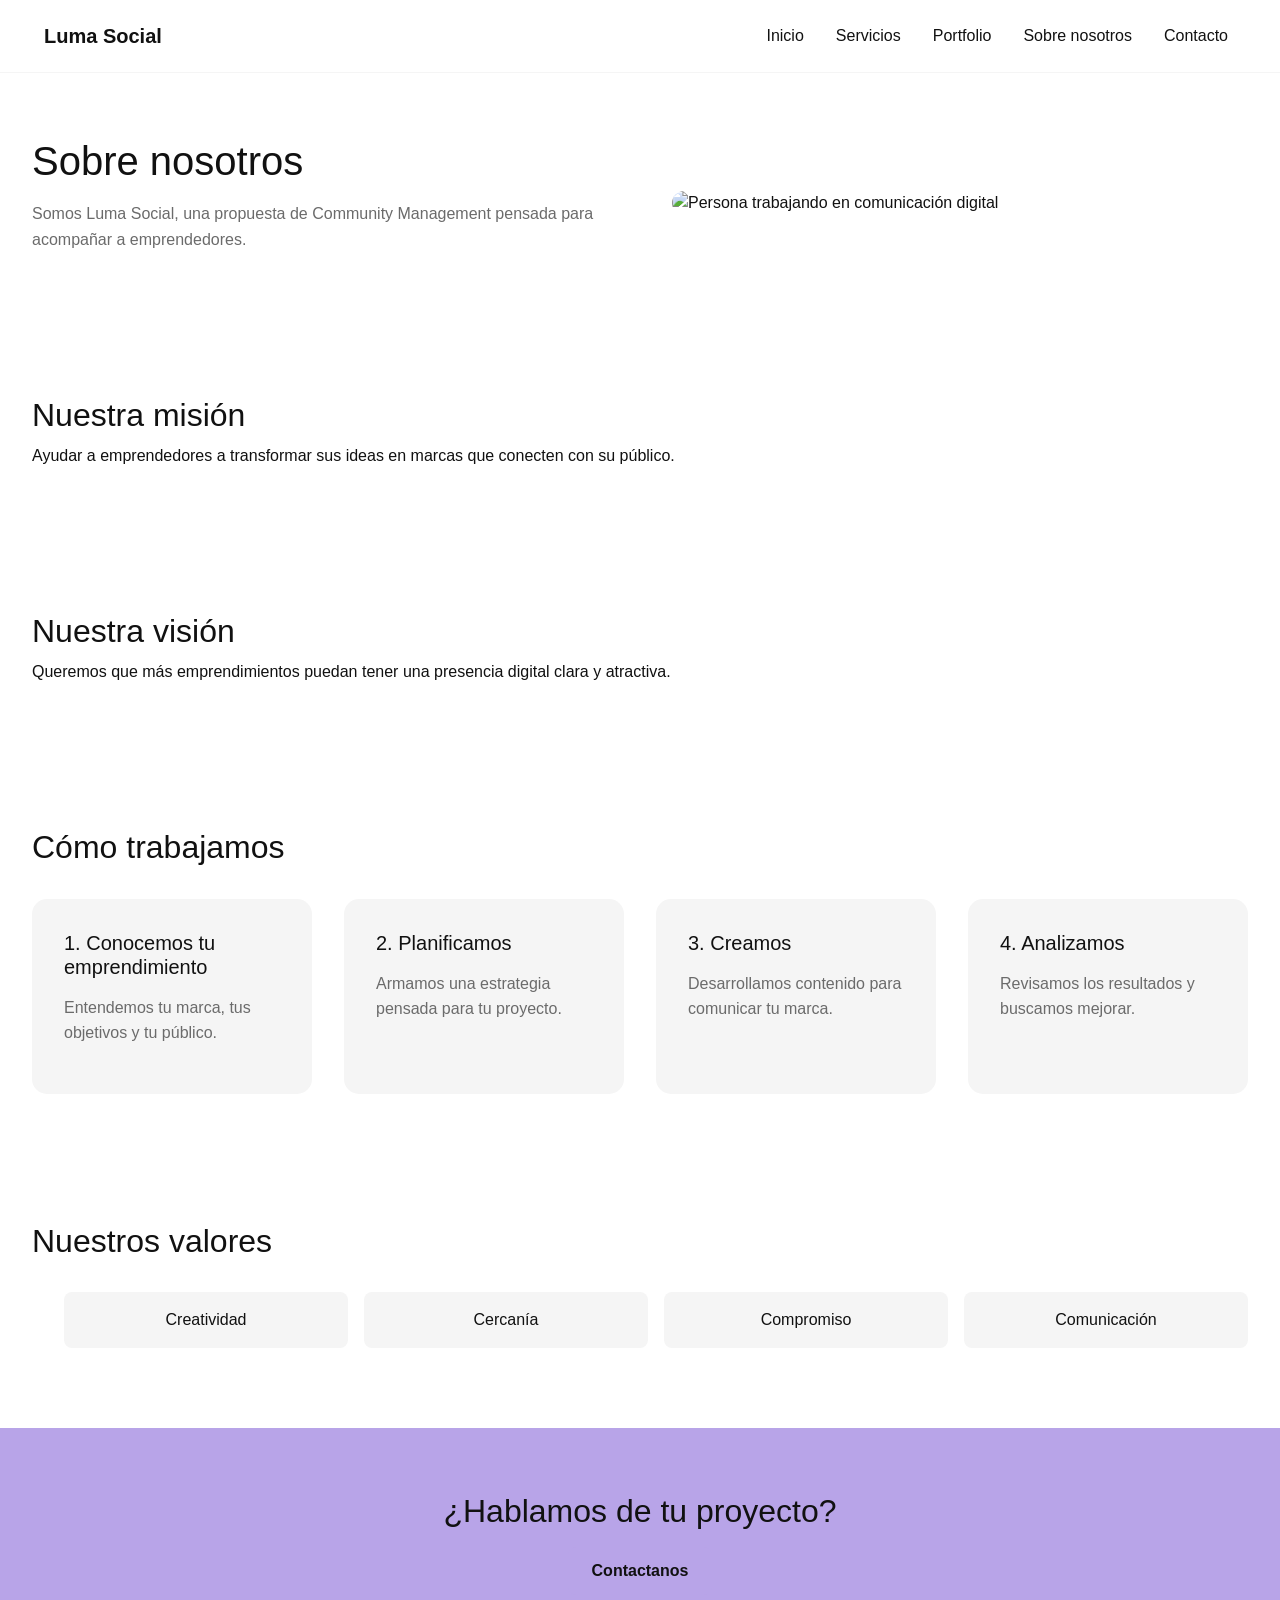
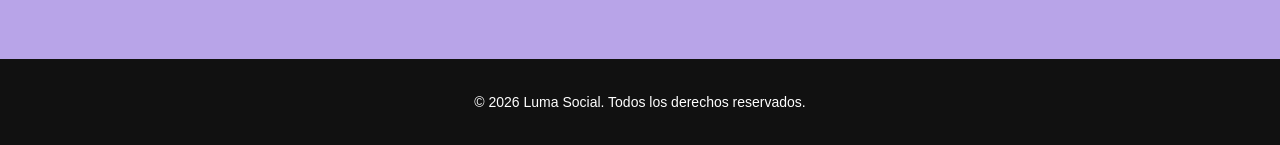
==== pages/sobre-nosotros.html @ 669a464a "Primer commit: estructura y contenido de Luma Social" ====
<!DOCTYPE html>
<html lang="en">

<head>
    <meta charset="UTF-8">
    <meta name="viewport" content="width=device-width, initial-scale=1.0">

    <title>Sobre nosotros | Luma Social</title>

    <meta
        name="description"
        content="Conocé Luma Social, una propuesta de Community Management que acompaña a emprendedores en Argentina a desarrollar su presencia digital."
    >

    <meta
        name="keywords"
        content="Luma Social, community manager Argentina, comunicación digital, emprendedores, redes sociales"
    >

    <!-- BOOTSTRAP -->
    <link
        href="https://cdn.jsdelivr.net/npm/bootstrap@5.3.8/dist/css/bootstrap.min.css"
        rel="stylesheet"
        integrity="sha384-sRIl4kxILFvY47J16cr9ZwB07vP4J8+LH7qKQnuqkuIAvNWLzeN8tE5YBujZqJLB"
        crossorigin="anonymous"
    >

    <!-- AOS -->
    <link
        href="https://unpkg.com/aos@2.3.1/dist/aos.css"
        rel="stylesheet"
    >

    <!-- CSS -->
    <link
        rel="stylesheet"
        href="../styles/main.css"
    >

</head>

<body>

    <header>

        <!-- BARRA DE NAVEGACIÓN -->

        <nav class="navbar navbar-expand-lg bg-body-tertiary">

            <div class="container-fluid">

                <a class="navbar-brand" href="../index.html">
                    Luma Social
                </a>

                <button
                    class="navbar-toggler"
                    type="button"
                    data-bs-toggle="collapse"
                    data-bs-target="#navbarSobreNosotros"
                    aria-controls="navbarSobreNosotros"
                    aria-expanded="false"
                    aria-label="Abrir menú de navegación"
                >
                    <span class="navbar-toggler-icon"></span>
                </button>

                <div
                    class="collapse navbar-collapse"
                    id="navbarSobreNosotros"
                >

                    <ul class="navbar-nav ms-auto">

                        <li class="nav-item">
                            <a
                                class="nav-link"
                                href="../index.html"
                            >
                                Inicio
                            </a>
                        </li>

                        <li class="nav-item">
                            <a
                                class="nav-link"
                                href="./servicios.html"
                            >
                                Servicios
                            </a>
                        </li>

                        <li class="nav-item">
                            <a
                                class="nav-link"
                                href="./portfolio.html"
                            >
                                Portfolio
                            </a>
                        </li>

                        <li class="nav-item">
                            <a
                                class="nav-link active"
                                aria-current="page"
                                href="./sobre-nosotros.html"
                            >
                                Sobre nosotros
                            </a>
                        </li>

                        <li class="nav-item">
                            <a
                                class="nav-link"
                                href="./contacto.html"
                            >
                                Contacto
                            </a>
                        </li>

                    </ul>

                </div>

            </div>

        </nav>

    </header>


    <main>

        <!-- INTRODUCCIÓN -->

        <section class="sobre-nosotros-intro animacion-aparecer">

            <div class="sobre-nosotros-intro__contenido">

                <h1>Sobre nosotros</h1>

                <p>
                    Somos Luma Social, una propuesta de Community Management
                    pensada para acompañar a emprendedores.
                </p>

            </div>

            <div class="sobre-nosotros-intro__imagen">

                <img
                    src="../assets/imag/sobre-nosotros.jpg"
                    alt="Persona trabajando en comunicación digital"
                >

            </div>

        </section>


        <!-- MISIÓN -->

        <section data-aos="fade-up">

            <h2>Nuestra misión</h2>

            <p>
                Ayudar a emprendedores a transformar sus ideas
                en marcas que conecten con su público.
            </p>

        </section>


        <!-- VISIÓN -->

        <section data-aos="fade-up">

            <h2>Nuestra visión</h2>

            <p>
                Queremos que más emprendimientos puedan tener
                una presencia digital clara y atractiva.
            </p>

        </section>


        <!-- CÓMO TRABAJAMOS -->

        <section>

            <h2>Cómo trabajamos</h2>

            <div class="proceso-container">

                <article
                    data-aos="fade-up"
                    data-aos-delay="100"
                >

                    <h3>1. Conocemos tu emprendimiento</h3>

                    <p>
                        Entendemos tu marca, tus objetivos y tu público.
                    </p>

                </article>


                <article
                    data-aos="fade-up"
                    data-aos-delay="200"
                >

                    <h3>2. Planificamos</h3>

                    <p>
                        Armamos una estrategia pensada para tu proyecto.
                    </p>

                </article>


                <article
                    data-aos="fade-up"
                    data-aos-delay="300"
                >

                    <h3>3. Creamos</h3>

                    <p>
                        Desarrollamos contenido para comunicar tu marca.
                    </p>

                </article>


                <article
                    data-aos="fade-up"
                    data-aos-delay="400"
                >

                    <h3>4. Analizamos</h3>

                    <p>
                        Revisamos los resultados y buscamos mejorar.
                    </p>

                </article>

            </div>

        </section>


        <!-- VALORES -->

        <section data-aos="fade-up">

            <h2>Nuestros valores</h2>

            <ul class="valores-lista">

                <li>Creatividad</li>
                <li>Cercanía</li>
                <li>Compromiso</li>
                <li>Comunicación</li>

            </ul>

        </section>


        <!-- LLAMADO A LA ACCIÓN -->

        <section
            class="cta"
            data-aos="fade-up"
        >

            <h2>¿Hablamos de tu proyecto?</h2>

            <a
                class="btn-principal"
                href="./contacto.html"
            >
                Contactanos
            </a>

        </section>

    </main>


    <footer>

        <p>
            © 2026 Luma Social. Todos los derechos reservados.
        </p>

    </footer>


    <!-- BOOTSTRAP -->

    <script
        src="https://cdn.jsdelivr.net/npm/bootstrap@5.3.8/dist/js/bootstrap.bundle.min.js"
        integrity="sha384-FKyoEForCGlyvwx9Hj09JcYn3nv7wiPVlz7YYwJrWVcXK/BmnVDxM+D2scQbITxI"
        crossorigin="anonymous"
    ></script>


    <!-- AOS -->

    <script src="https://unpkg.com/aos@2.3.1/dist/aos.js"></script>

    <script>
        AOS.init();
    </script>

</body>

</html>
---- styles/main.css ----
@charset "UTF-8";
/* RESET */
* {
  margin: 0;
  padding: 0;
  box-sizing: border-box;
}

html {
  scroll-behavior: smooth;
}

img {
  max-width: 100%;
  height: auto;
  display: block;
}

ul,
ol {
  list-style: none;
}

a {
  text-decoration: none;
}

/* BASE */
/* COLORES */
/* TIPOGRAFÍAS */
/* TAMAÑOS */
/* ESPACIADOS */
/* BORDES Y SOMBRAS */
body {
  font-family: "Arial", sans-serif;
  color: #111111;
  background-color: #ffffff;
}

p {
  font-size: 1rem;
  line-height: 1.6;
}

h1 {
  font-size: 2.5rem;
}
@media (max-width: 991px) {
  h1 {
    font-size: 2.25rem;
  }
}
@media (max-width: 576px) {
  h1 {
    font-size: 2rem;
  }
}

h2 {
  font-size: 2rem;
}
@media (max-width: 991px) {
  h2 {
    font-size: 1.8rem;
  }
}
@media (max-width: 576px) {
  h2 {
    font-size: 1.6rem;
  }
}

h3 {
  font-size: 1.25rem;
}

/* HEADER */
header {
  background-color: #ffffff;
  border-bottom: 1px solid #f5f5f5;
}

/* NAVBAR */
.navbar {
  padding: 1rem 2rem;
  background-color: #ffffff !important;
}

.navbar-brand {
  font-weight: bold;
  color: #111111 !important;
}

.navbar-nav {
  gap: 1rem;
}

.nav-link {
  color: #111111 !important;
  transition: 0.3s ease;
}
.nav-link:hover {
  color: #8f7ac4 !important;
}

.navbar-toggler {
  border: 1px solid #b8a4e8;
}
.navbar-toggler:focus {
  box-shadow: 0 0 0 0.2rem rgba(184, 164, 232, 0.25);
}

/* RESPONSIVE */
@media (max-width: 768px) {
  .navbar {
    padding: 1rem;
  }
  .navbar-nav {
    align-items: flex-start;
    gap: 0.5rem;
  }
}
/* SECCIONES */
/* MIXINS */
/* SECCIONES GENERALES */
section {
  width: 100%;
  padding: 4rem 2rem;
}
@media (max-width: 991px) {
  section {
    padding: 3rem 2rem;
  }
}
@media (max-width: 576px) {
  section {
    padding: 2rem 1rem;
  }
}

.section-heading {
  margin-bottom: 2rem;
  text-align: center;
}
.section-heading h2 {
  margin-bottom: 1rem;
  color: #111111;
}
.section-heading p {
  max-width: 700px;
  margin: 0 auto;
  color: #6b6b6b;
}
@media (max-width: 576px) {
  .section-heading {
    margin-bottom: 1rem;
  }
}

/* SECCIONES DE PÁGINAS */
.pagina-introduccion {
  text-align: center;
  background-color: #f5f5f5;
}
.pagina-introduccion p {
  max-width: 700px;
  margin: 1rem auto 0;
  color: #6b6b6b;
}

/* CTA */
.cta {
  text-align: center;
  background-color: #b8a4e8;
}
.cta h2 {
  margin-bottom: 1rem;
}
.cta p {
  max-width: 650px;
  margin: 0 auto 2rem;
}

/* BOTONES */
.btn-principal, .btn-secundario {
  display: inline-block;
  padding: 0.75rem 1.5rem;
  background-color: #b8a4e8;
  color: #111111;
  text-decoration: none;
  border-radius: 8px;
  transition: 0.3s ease;
  font-weight: bold;
}
.btn-principal:hover, .btn-secundario:hover {
  background-color: #8f7ac4;
  color: #ffffff;
}

.btn-secundario {
  background-color: #ffffff;
  color: #111111;
  border: 1px solid #b8a4e8;
}
.btn-secundario:hover {
  background-color: #b8a4e8;
  color: #111111;
}

/* HERO */
.hero {
  display: grid;
  grid-template-columns: 1fr 1fr;
  gap: 4rem;
  align-items: center;
}
.hero__contenido h1 {
  margin-bottom: 1rem;
}
.hero__contenido p {
  max-width: 550px;
  margin-bottom: 2rem;
  color: #6b6b6b;
}
.hero__imagen img {
  width: 100%;
  border-radius: 25px;
}
@media (max-width: 991px) {
  .hero {
    gap: 2rem;
  }
}
@media (max-width: 576px) {
  .hero {
    grid-template-columns: 1fr;
    text-align: center;
  }
  .hero__contenido p {
    margin-left: auto;
    margin-right: auto;
  }
}

/* SOBRE NOSOTROS */
.sobre-nosotros-intro {
  display: grid;
  grid-template-columns: 1fr 1fr;
  gap: 4rem;
  align-items: center;
}
.sobre-nosotros-intro__contenido p {
  max-width: 600px;
  margin-top: 1rem;
  color: #6b6b6b;
}
.sobre-nosotros-intro__imagen img {
  width: 100%;
  border-radius: 25px;
}
@media (max-width: 991px) {
  .sobre-nosotros-intro {
    gap: 2rem;
  }
}
@media (max-width: 576px) {
  .sobre-nosotros-intro {
    grid-template-columns: 1fr;
  }
  .sobre-nosotros-intro__contenido {
    text-align: center;
  }
  .sobre-nosotros-intro__contenido p {
    margin-left: auto;
    margin-right: auto;
  }
}

/* PROCESO */
.proceso-container {
  display: grid;
  grid-template-columns: repeat(4, 1fr);
  gap: 2rem;
  margin-top: 2rem;
}
.proceso-container article {
  padding: 2rem;
  background-color: #f5f5f5;
  border-radius: 15px;
}
.proceso-container article h3 {
  margin-bottom: 1rem;
}
.proceso-container article p {
  color: #6b6b6b;
}
@media (max-width: 991px) {
  .proceso-container {
    grid-template-columns: repeat(2, 1fr);
  }
}
@media (max-width: 576px) {
  .proceso-container {
    grid-template-columns: 1fr;
  }
}

/* VALORES */
.valores-lista {
  display: grid;
  grid-template-columns: repeat(4, 1fr);
  gap: 1rem;
  margin-top: 2rem;
}
.valores-lista li {
  padding: 1rem;
  background-color: #f5f5f5;
  border-radius: 8px;
  text-align: center;
}
@media (max-width: 991px) {
  .valores-lista {
    grid-template-columns: repeat(2, 1fr);
  }
}
@media (max-width: 576px) {
  .valores-lista {
    grid-template-columns: 1fr;
  }
}

/* FORMULARIO */
.formulario-contacto {
  max-width: 700px;
  margin: 0 auto;
  display: flex;
  flex-direction: column;
  gap: 1rem;
}
.formulario-contacto .formulario-campo {
  display: flex;
  flex-direction: column;
  gap: 0.5rem;
}
.formulario-contacto .formulario-campo label {
  font-weight: bold;
}
.formulario-contacto .formulario-campo input,
.formulario-contacto .formulario-campo select,
.formulario-contacto .formulario-campo textarea {
  width: 100%;
  padding: 1rem;
  border: 1px solid #6b6b6b;
  border-radius: 8px;
  font-family: "Arial", sans-serif;
}
.formulario-contacto .formulario-campo textarea {
  resize: vertical;
}
.formulario-contacto .btn-principal, .formulario-contacto .btn-secundario {
  align-self: flex-start;
  border: none;
  cursor: pointer;
}
@media (max-width: 576px) {
  .formulario-contacto .btn-principal, .formulario-contacto .btn-secundario {
    align-self: stretch;
    text-align: center;
  }
}

/* CONTACTO */
.contacto-redes {
  text-align: center;
}
.contacto-redes__enlaces {
  display: flex;
  justify-content: center;
  gap: 2rem;
  margin-top: 2rem;
}
.contacto-redes__enlaces a {
  color: #111111;
  font-weight: bold;
  transition: 0.3s ease;
}
.contacto-redes__enlaces a:hover {
  color: #8f7ac4;
}
@media (max-width: 576px) {
  .contacto-redes__enlaces {
    flex-direction: column;
    gap: 1rem;
  }
}

/* PORTFOLIO DESTACADO */
.portfolio-destacado .btn-secundario {
  display: block;
  width: -moz-fit-content;
  width: fit-content;
  margin: 2rem auto 0;
}

/* CARDS */
/* CONTENEDOR DE CARDS */
.cards-container {
  display: grid;
  grid-template-columns: repeat(3, 1fr);
  gap: 2rem;
}
@media (max-width: 991px) {
  .cards-container {
    grid-template-columns: repeat(2, 1fr);
  }
}
@media (max-width: 576px) {
  .cards-container {
    grid-template-columns: 1fr;
  }
}

/* CARD DE SERVICIO */
.card-servicio {
  padding: 2rem;
  background-color: #ffffff;
  border-radius: 15px;
  box-shadow: 0 4px 12px rgba(0, 0, 0, 0.1);
  text-align: center;
  transition: transform 0.3s ease, box-shadow 0.3s ease;
}
.card-servicio:hover {
  transform: translateY(-5px);
  box-shadow: 0 8px 20px rgba(0, 0, 0, 0.12);
}
.card-servicio h3 {
  margin-bottom: 1rem;
}
.card-servicio p {
  color: #6b6b6b;
}
@media (max-width: 576px) {
  .card-servicio {
    padding: 1rem;
  }
}

/* CARD DE PORTFOLIO */
.card-portfolio {
  overflow: hidden;
  background-color: #ffffff;
  border-radius: 15px;
  box-shadow: 0 4px 12px rgba(0, 0, 0, 0.1);
  transition: transform 0.3s ease;
}
.card-portfolio:hover {
  transform: translateY(-5px);
}
.card-portfolio img {
  width: 100%;
  height: 220px;
  -o-object-fit: cover;
     object-fit: cover;
}
.card-portfolio h3 {
  margin: 1rem;
}
.card-portfolio p {
  margin: 0 1rem 1rem;
  color: #6b6b6b;
}
@media (max-width: 576px) {
  .card-portfolio img {
    height: 200px;
  }
}

/* CARDS DE SERVICIOS */
.servicios-lista {
  display: grid;
  gap: 4rem;
}

.servicio-detalle {
  display: grid;
  grid-template-columns: 1fr 1fr;
  gap: 2rem;
  align-items: center;
}
.servicio-detalle img {
  width: 100%;
  border-radius: 25px;
}
.servicio-detalle__contenido h2 {
  margin-bottom: 1rem;
}
.servicio-detalle__contenido p {
  color: #6b6b6b;
}
.servicio-detalle__contenido ul {
  margin-top: 1rem;
}
.servicio-detalle__contenido li {
  margin-bottom: 0.5rem;
}
@media (max-width: 991px) {
  .servicio-detalle {
    gap: 1rem;
  }
}
@media (max-width: 576px) {
  .servicio-detalle {
    grid-template-columns: 1fr;
  }
}

/* FOOTER */
footer {
  padding: 2rem;
  background-color: #111111;
  color: #ffffff;
  text-align: center;
}
footer p {
  margin: 0;
  font-size: 0.875rem;
}

/* ANIMACIONES */
@keyframes aparecer {
  from {
    opacity: 0;
    transform: translateY(20px);
  }
  to {
    opacity: 1;
    transform: translateY(0);
  }
}
.animacion-aparecer {
  animation: aparecer 0.8s ease forwards;
}/*# sourceMappingURL=main.css.map */
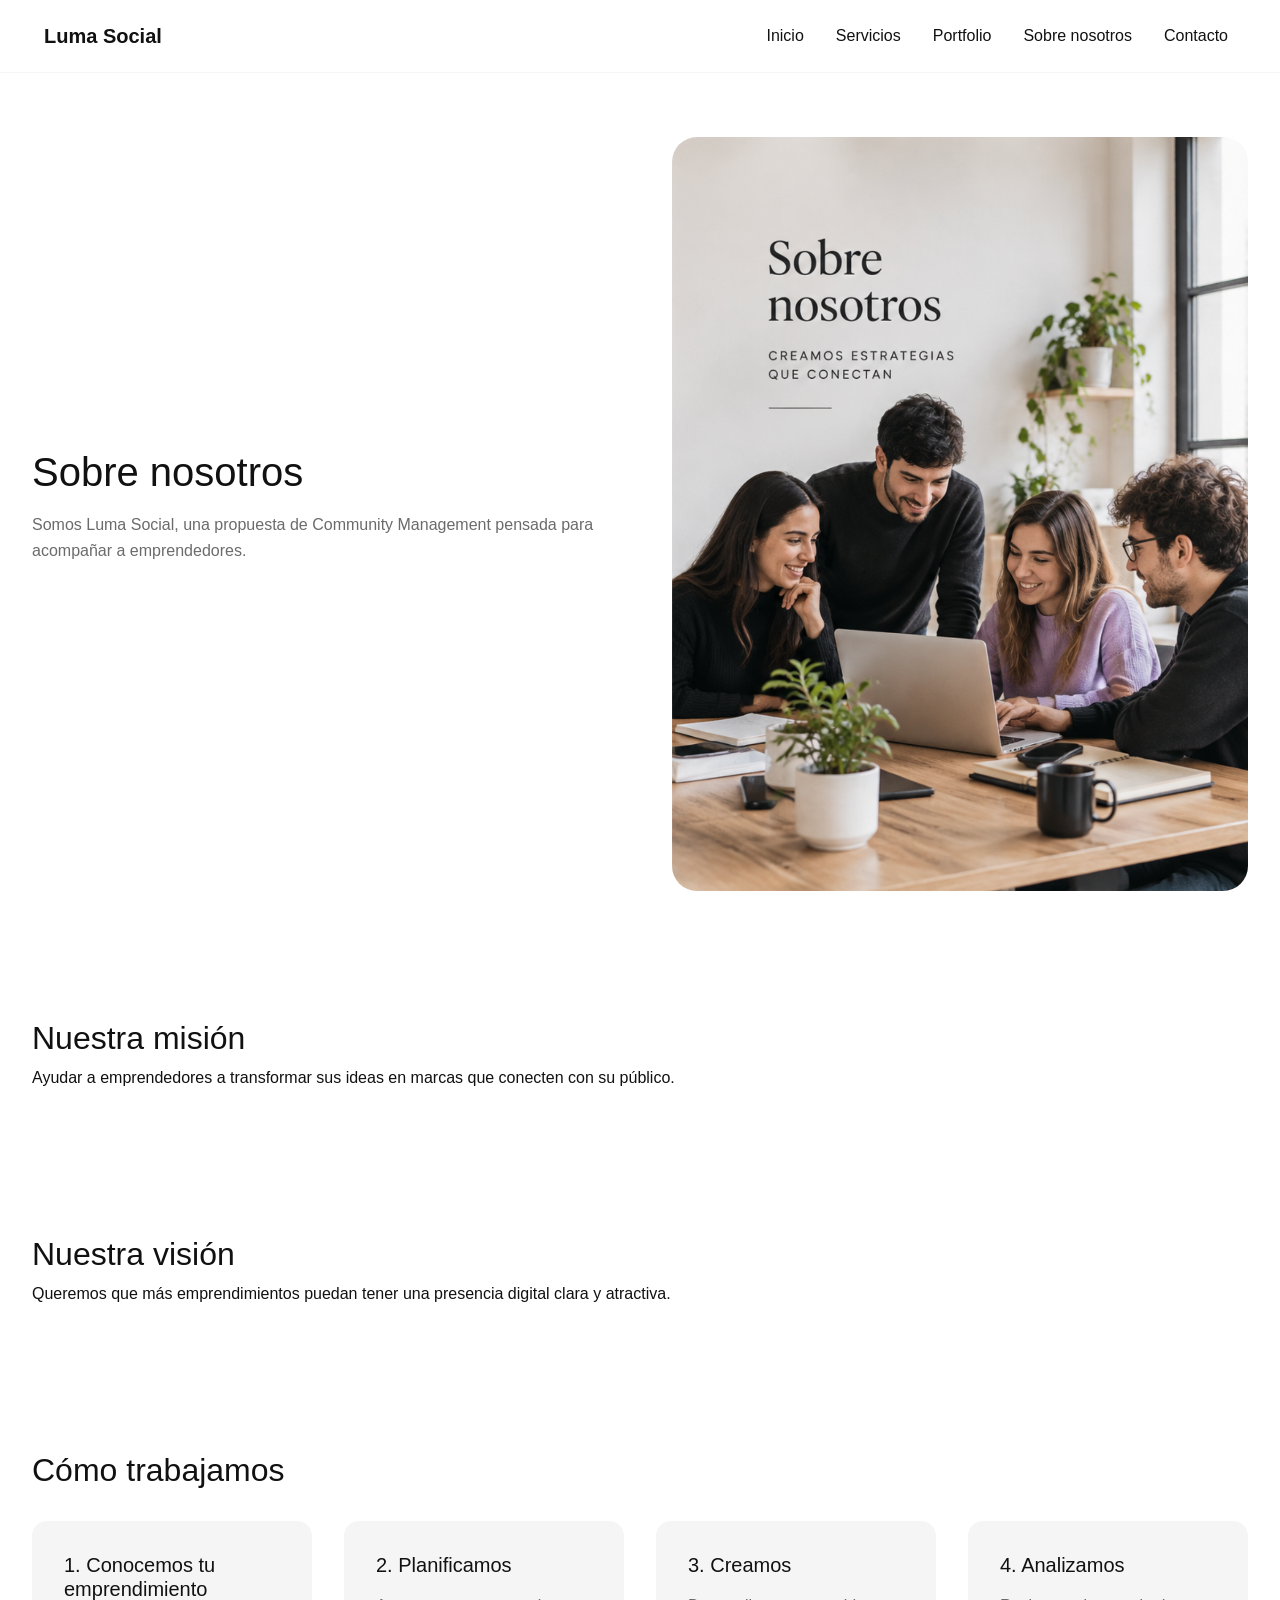
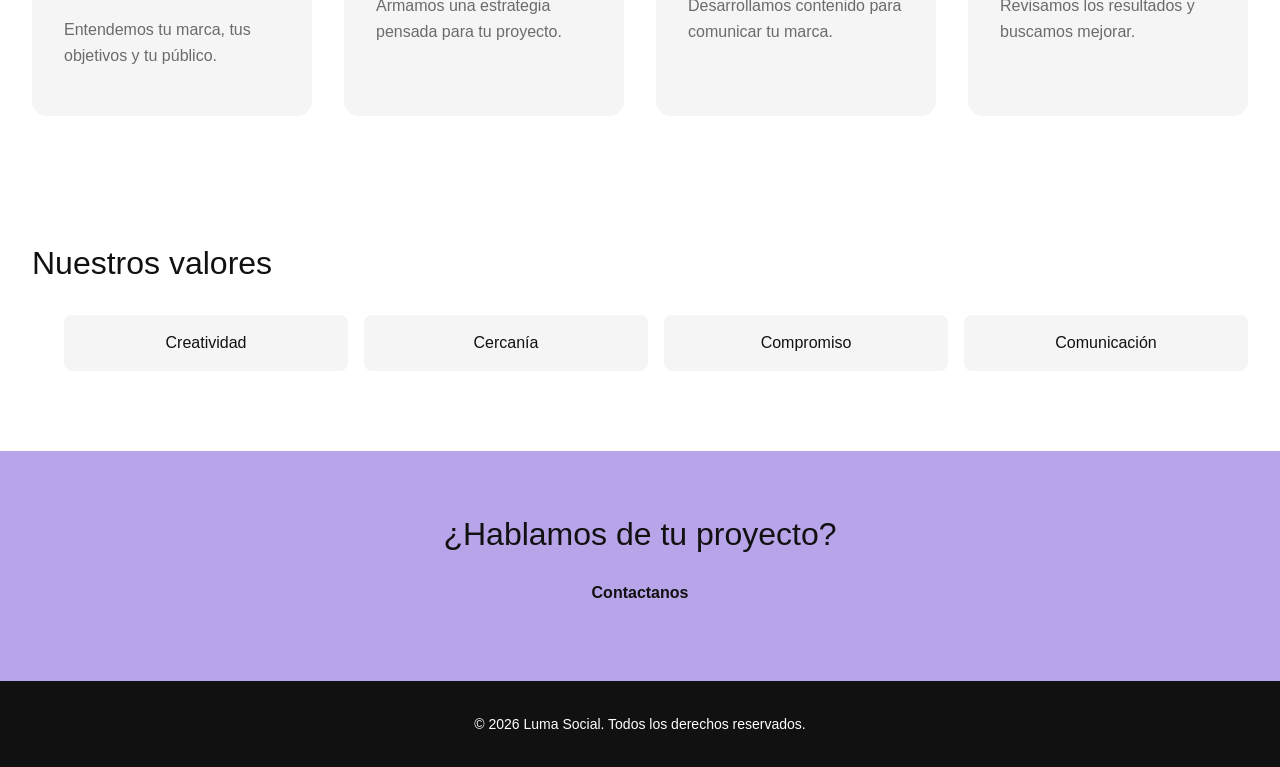
==== commit b0b3d535: "Actualiza imágenes de portfolio y sobre nosotros" ====
--- a/pages/sobre-nosotros.html
+++ b/pages/sobre-nosotros.html
@@ -149,7 +149,7 @@
             <div class="sobre-nosotros-intro__imagen">
 
                 <img
-                    src="../assets/imag/sobre-nosotros.jpg"
+                    src="../assets/imag/sobre-nosotros.jpg.png"
                     alt="Persona trabajando en comunicación digital"
                 >
 
